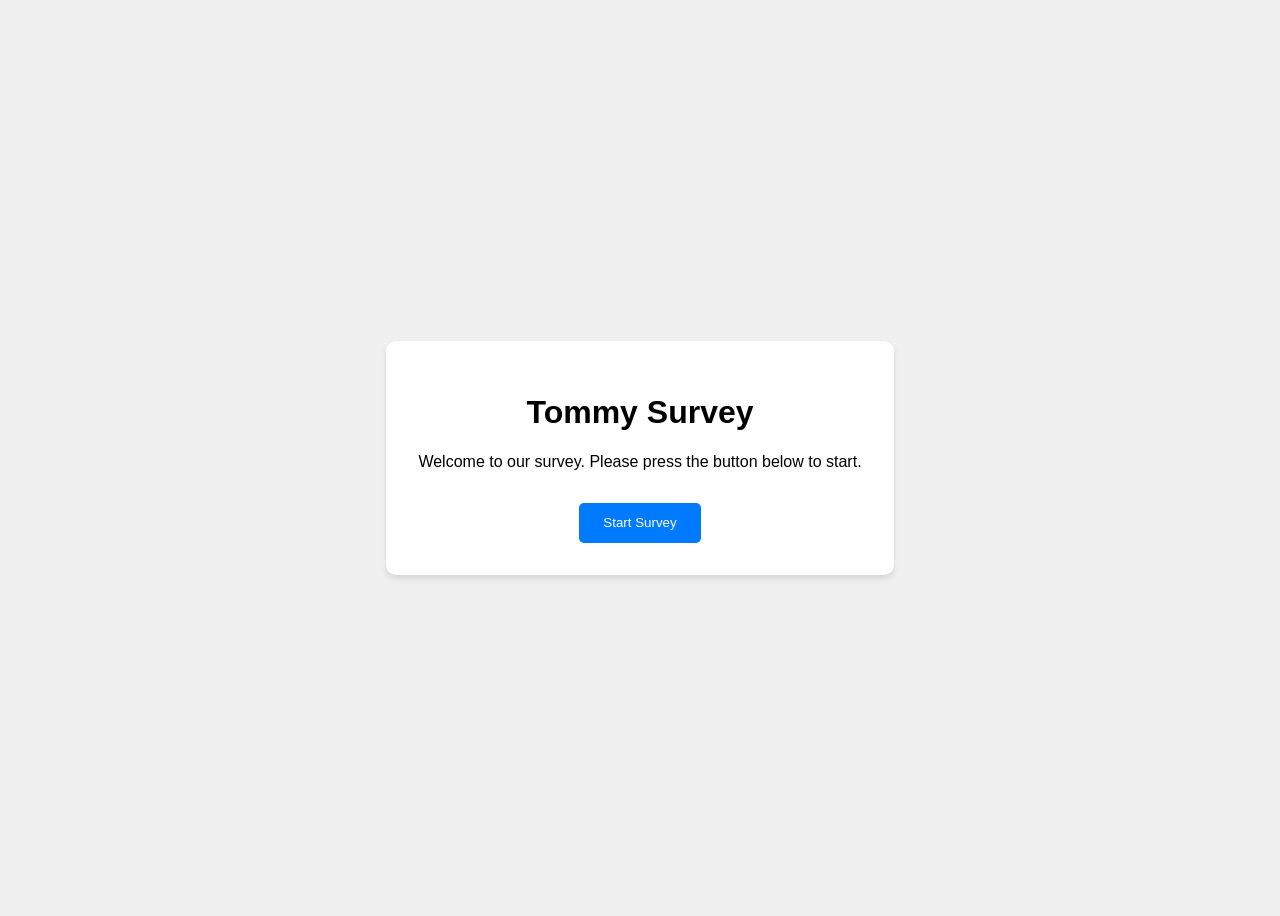
==== index.html @ 3f53f736 "feat: Add initial project structure and styling" ====
<!doctype html>
<html lang="en">
<head>
  <meta charset="UTF-8" />
  <meta name="viewport" content="width=device-width, initial-scale=1.0" />
  <title>Tommy Survey</title>
  <link href='/style.css' rel='stylesheet'>
</head>
<body>
  <main>
    <h1>Tommy Survey</h1>
    <p>Welcome to our survey. Please press the button below to start.</p>
    <button id="start-survey">Start Survey</button>
  </main>
  <script defer type="text/javascript" src="/main.js"></script>
</body>
</html>
---- style.css ----
body {
  font-family: sans-serif;
  display: flex;
  justify-content: center;
  align-items: center;
  min-height: 100vh;
  background-color: #f0f0f0;
}

main {
  text-align: center;
  background: white;
  padding: 2rem;
  border-radius: 10px;
  box-shadow: 0 4px 6px rgba(0, 0, 0, 0.1);
}

button {
  margin-top: 1rem;
  padding: 0.8rem 1.5rem;
  border: none;
  background-color: #007bff;
  color: white;
  border-radius: 5px;
  cursor: pointer;
  transition: background-color 0.3s ease;
}

button:hover {
  background-color: #0056b3;
}
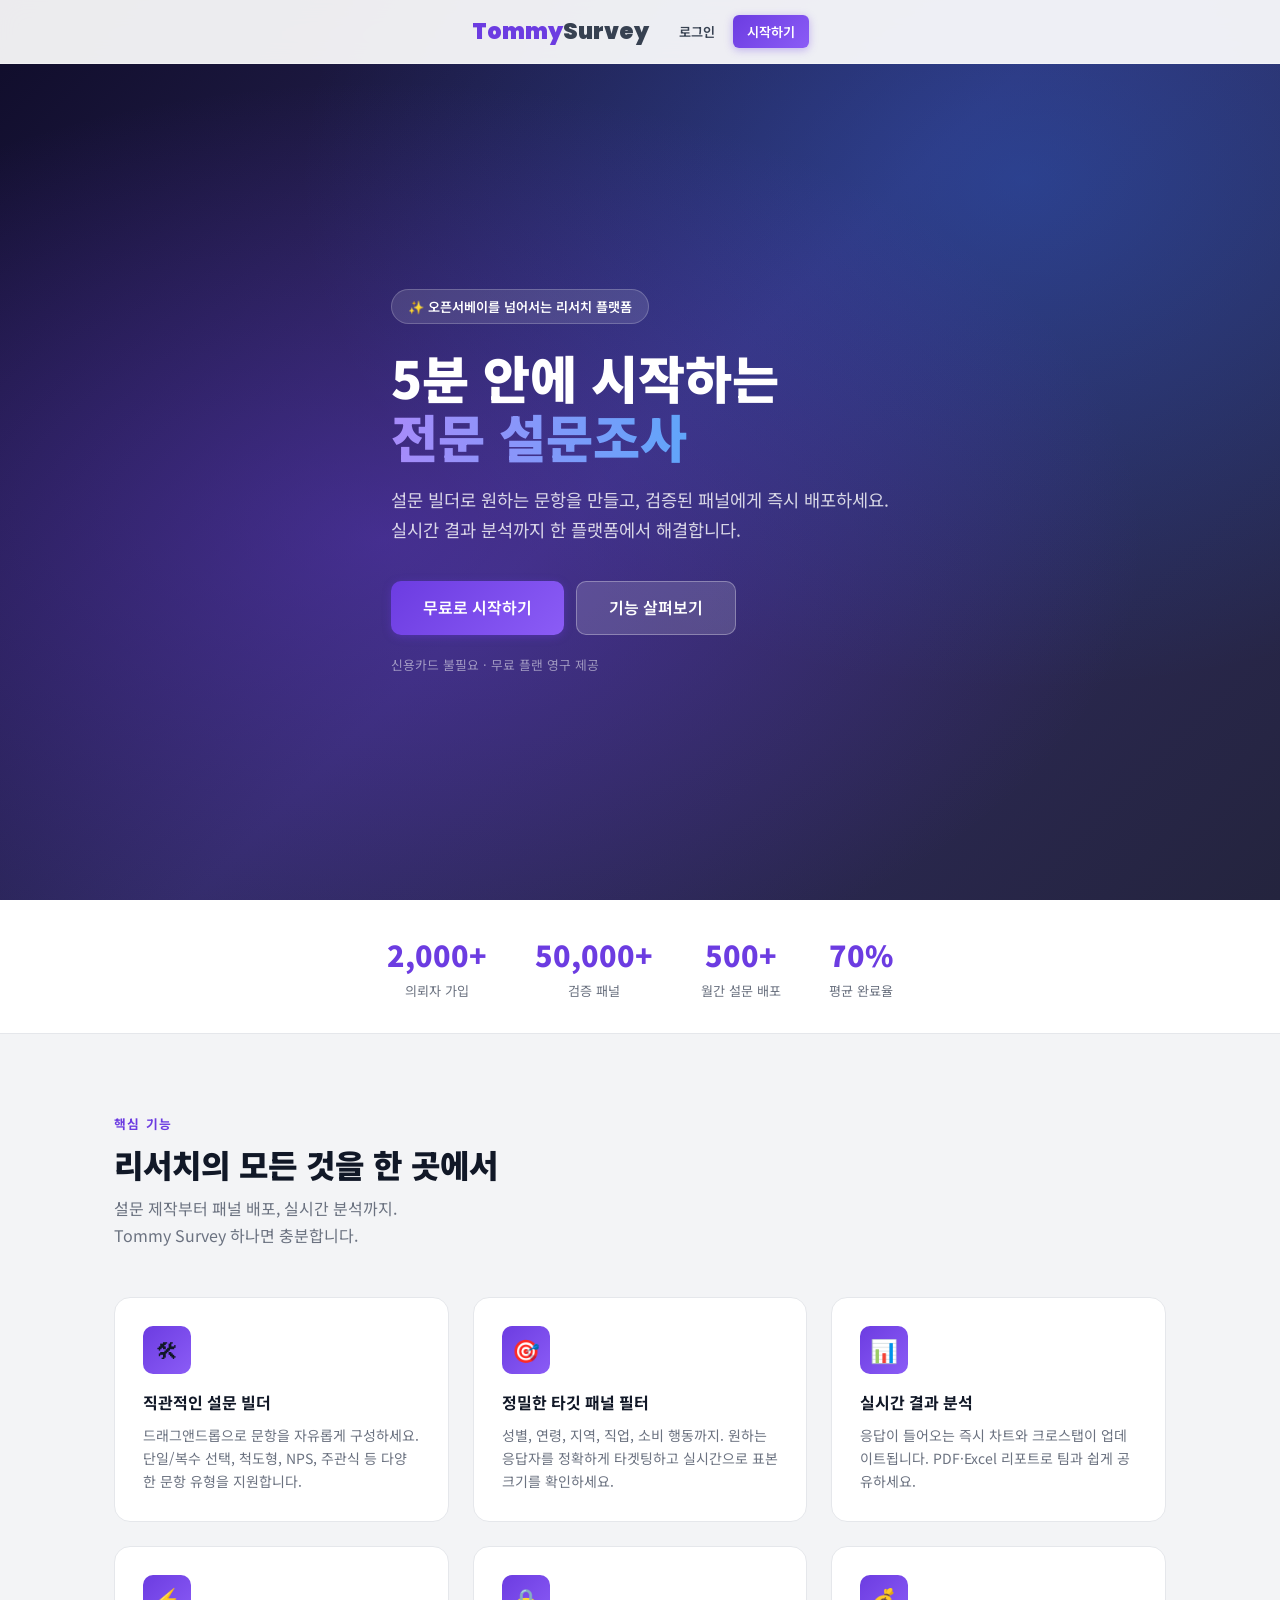
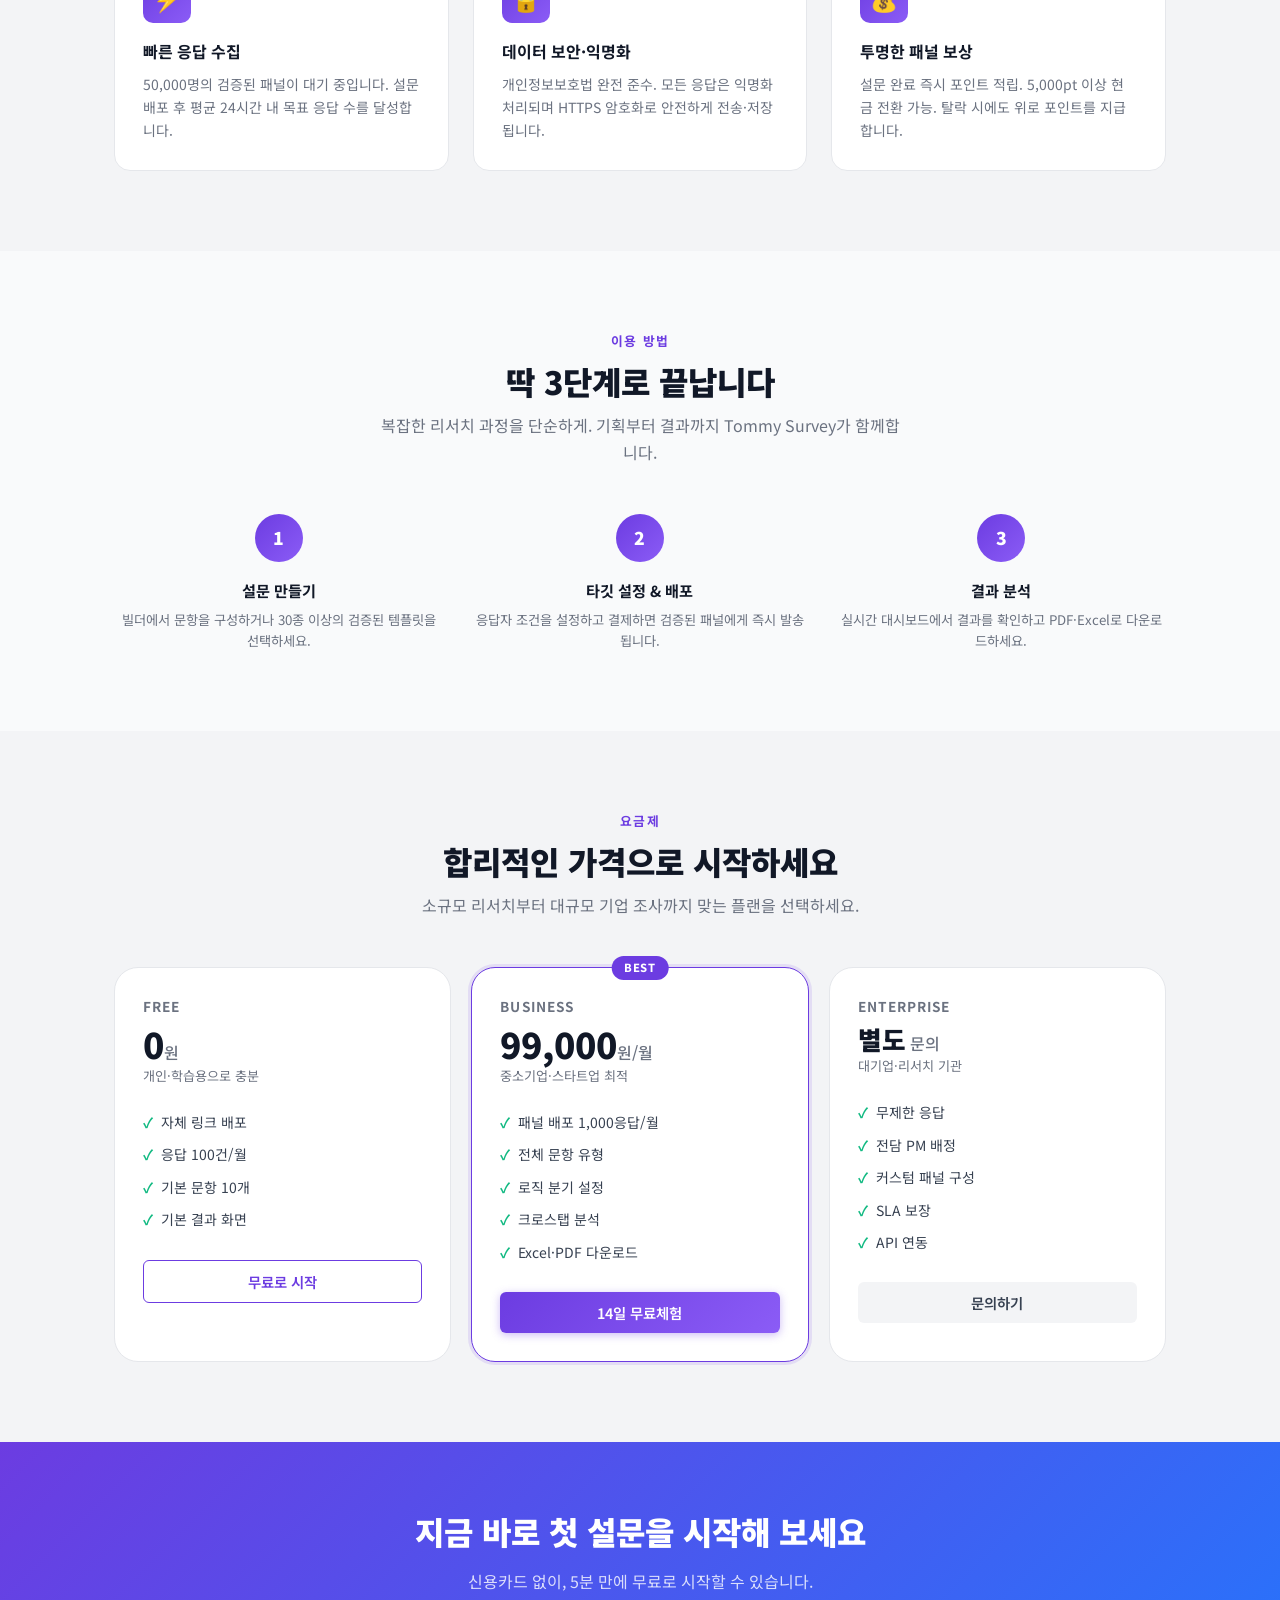
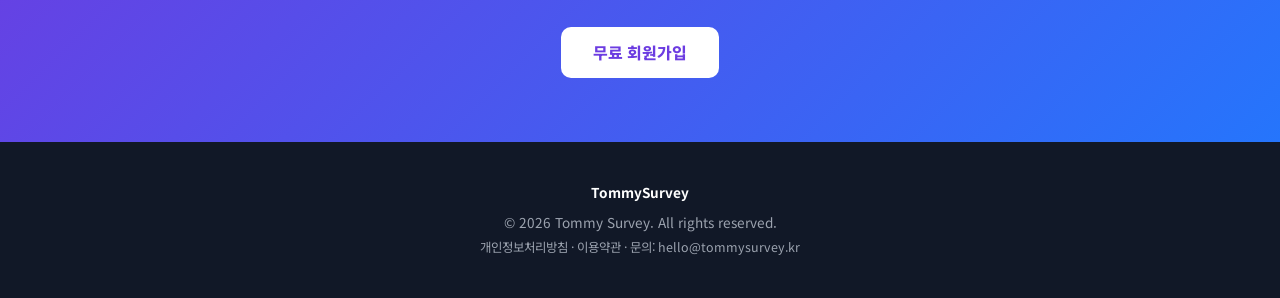
==== commit 0f88a9a4: "feat: Tommy Survey MVP 전체 구현 오픈서베이 유사 설문 플랫폼 기획안 기반 MVP 개발  - index.html: 랜딩 페이지 (히어로, 기능 소개, 요금제, C" ====
--- a/index.html
+++ b/index.html
@@ -1,17 +1,224 @@
 <!doctype html>
-<html lang="en">
+<html lang="ko">
 <head>
   <meta charset="UTF-8" />
   <meta name="viewport" content="width=device-width, initial-scale=1.0" />
-  <title>Tommy Survey</title>
-  <link href='/style.css' rel='stylesheet'>
+  <title>Tommy Survey — 누구나 5분 안에 전문 리서치</title>
+  <link rel="stylesheet" href="/style.css" />
 </head>
 <body>
-  <main>
-    <h1>Tommy Survey</h1>
-    <p>Welcome to our survey. Please press the button below to start.</p>
-    <button id="start-survey">Start Survey</button>
-  </main>
-  <script defer type="text/javascript" src="/main.js"></script>
+
+<!-- ── Navbar ────────────────────────────────────────── -->
+<nav class="landing-nav">
+  <div class="container" style="display:flex;align-items:center;gap:16px;">
+    <a href="/" class="navbar-logo" style="flex:1;">Tommy<span>Survey</span></a>
+    <div id="nav-links"></div>
+  </div>
+</nav>
+
+<!-- ── Hero ──────────────────────────────────────────── -->
+<section class="hero-section">
+  <div class="container">
+    <div class="hero-content">
+      <div class="hero-tag">✨ 오픈서베이를 넘어서는 리서치 플랫폼</div>
+      <h1 class="hero-title">
+        5분 안에 시작하는<br/>
+        <span class="accent">전문 설문조사</span>
+      </h1>
+      <p class="hero-desc">
+        설문 빌더로 원하는 문항을 만들고, 검증된 패널에게 즉시 배포하세요.<br/>
+        실시간 결과 분석까지 한 플랫폼에서 해결합니다.
+      </p>
+      <div class="hero-cta">
+        <a href="/auth.html?tab=register" class="btn btn-primary btn-lg">무료로 시작하기</a>
+        <a href="#features" class="btn btn-lg" style="background:rgba(255,255,255,.15);color:white;border:1.5px solid rgba(255,255,255,.3);">기능 살펴보기</a>
+      </div>
+      <p style="margin-top:20px;font-size:.8rem;opacity:.5;color:white;">신용카드 불필요 · 무료 플랜 영구 제공</p>
+    </div>
+  </div>
+</section>
+
+<!-- ── Social Proof ───────────────────────────────────── -->
+<section style="background:var(--surface);padding:32px 0;border-bottom:1px solid var(--border);">
+  <div class="container">
+    <div style="display:flex;align-items:center;justify-content:center;flex-wrap:wrap;gap:48px;text-align:center;">
+      <div>
+        <div style="font-size:1.8rem;font-weight:900;color:var(--primary);">2,000+</div>
+        <div style="font-size:.82rem;color:var(--text-sub);margin-top:2px;">의뢰자 가입</div>
+      </div>
+      <div>
+        <div style="font-size:1.8rem;font-weight:900;color:var(--primary);">50,000+</div>
+        <div style="font-size:.82rem;color:var(--text-sub);margin-top:2px;">검증 패널</div>
+      </div>
+      <div>
+        <div style="font-size:1.8rem;font-weight:900;color:var(--primary);">500+</div>
+        <div style="font-size:.82rem;color:var(--text-sub);margin-top:2px;">월간 설문 배포</div>
+      </div>
+      <div>
+        <div style="font-size:1.8rem;font-weight:900;color:var(--primary);">70%</div>
+        <div style="font-size:.82rem;color:var(--text-sub);margin-top:2px;">평균 완료율</div>
+      </div>
+    </div>
+  </div>
+</section>
+
+<!-- ── Features ──────────────────────────────────────── -->
+<section class="section" id="features">
+  <div class="container">
+    <div class="section-tag">핵심 기능</div>
+    <h2 class="section-title">리서치의 모든 것을 한 곳에서</h2>
+    <p class="section-desc">설문 제작부터 패널 배포, 실시간 분석까지.<br/>Tommy Survey 하나면 충분합니다.</p>
+
+    <div class="feature-grid">
+      <div class="feature-card">
+        <div class="feature-icon">🛠</div>
+        <div class="feature-title">직관적인 설문 빌더</div>
+        <p class="feature-desc">드래그앤드롭으로 문항을 자유롭게 구성하세요. 단일/복수 선택, 척도형, NPS, 주관식 등 다양한 문항 유형을 지원합니다.</p>
+      </div>
+      <div class="feature-card">
+        <div class="feature-icon">🎯</div>
+        <div class="feature-title">정밀한 타깃 패널 필터</div>
+        <p class="feature-desc">성별, 연령, 지역, 직업, 소비 행동까지. 원하는 응답자를 정확하게 타겟팅하고 실시간으로 표본 크기를 확인하세요.</p>
+      </div>
+      <div class="feature-card">
+        <div class="feature-icon">📊</div>
+        <div class="feature-title">실시간 결과 분석</div>
+        <p class="feature-desc">응답이 들어오는 즉시 차트와 크로스탭이 업데이트됩니다. PDF·Excel 리포트로 팀과 쉽게 공유하세요.</p>
+      </div>
+      <div class="feature-card">
+        <div class="feature-icon">⚡</div>
+        <div class="feature-title">빠른 응답 수집</div>
+        <p class="feature-desc">50,000명의 검증된 패널이 대기 중입니다. 설문 배포 후 평균 24시간 내 목표 응답 수를 달성합니다.</p>
+      </div>
+      <div class="feature-card">
+        <div class="feature-icon">🔒</div>
+        <div class="feature-title">데이터 보안·익명화</div>
+        <p class="feature-desc">개인정보보호법 완전 준수. 모든 응답은 익명화 처리되며 HTTPS 암호화로 안전하게 전송·저장됩니다.</p>
+      </div>
+      <div class="feature-card">
+        <div class="feature-icon">💰</div>
+        <div class="feature-title">투명한 패널 보상</div>
+        <p class="feature-desc">설문 완료 즉시 포인트 적립. 5,000pt 이상 현금 전환 가능. 탈락 시에도 위로 포인트를 지급합니다.</p>
+      </div>
+    </div>
+  </div>
+</section>
+
+<!-- ── How it works ───────────────────────────────────── -->
+<section class="section" style="background:var(--gray-50);" id="how">
+  <div class="container">
+    <div class="section-center">
+      <div class="section-tag">이용 방법</div>
+      <h2 class="section-title">딱 3단계로 끝납니다</h2>
+      <p class="section-desc">복잡한 리서치 과정을 단순하게. 기획부터 결과까지 Tommy Survey가 함께합니다.</p>
+    </div>
+    <div class="steps">
+      <div class="step">
+        <div class="step-num">1</div>
+        <div class="step-title">설문 만들기</div>
+        <p class="step-desc">빌더에서 문항을 구성하거나 30종 이상의 검증된 템플릿을 선택하세요.</p>
+      </div>
+      <div class="step">
+        <div class="step-num">2</div>
+        <div class="step-title">타깃 설정 & 배포</div>
+        <p class="step-desc">응답자 조건을 설정하고 결제하면 검증된 패널에게 즉시 발송됩니다.</p>
+      </div>
+      <div class="step">
+        <div class="step-num">3</div>
+        <div class="step-title">결과 분석</div>
+        <p class="step-desc">실시간 대시보드에서 결과를 확인하고 PDF·Excel로 다운로드하세요.</p>
+      </div>
+    </div>
+  </div>
+</section>
+
+<!-- ── Pricing ────────────────────────────────────────── -->
+<section class="section" id="pricing">
+  <div class="container">
+    <div class="section-center">
+      <div class="section-tag">요금제</div>
+      <h2 class="section-title">합리적인 가격으로 시작하세요</h2>
+      <p class="section-desc">소규모 리서치부터 대규모 기업 조사까지 맞는 플랜을 선택하세요.</p>
+    </div>
+    <div class="pricing-grid">
+      <div class="pricing-card">
+        <div class="pricing-name">Free</div>
+        <div class="pricing-price">0<span>원</span></div>
+        <div class="pricing-desc">개인·학습용으로 충분</div>
+        <div class="pricing-features">
+          <div class="pricing-feature">자체 링크 배포</div>
+          <div class="pricing-feature">응답 100건/월</div>
+          <div class="pricing-feature">기본 문항 10개</div>
+          <div class="pricing-feature">기본 결과 화면</div>
+        </div>
+        <a href="/auth.html?tab=register" class="btn btn-outline btn-block">무료로 시작</a>
+      </div>
+      <div class="pricing-card featured">
+        <div class="pricing-name">Business</div>
+        <div class="pricing-price">99,000<span>원/월</span></div>
+        <div class="pricing-desc">중소기업·스타트업 최적</div>
+        <div class="pricing-features">
+          <div class="pricing-feature">패널 배포 1,000응답/월</div>
+          <div class="pricing-feature">전체 문항 유형</div>
+          <div class="pricing-feature">로직 분기 설정</div>
+          <div class="pricing-feature">크로스탭 분석</div>
+          <div class="pricing-feature">Excel·PDF 다운로드</div>
+        </div>
+        <a href="/auth.html?tab=register" class="btn btn-primary btn-block">14일 무료체험</a>
+      </div>
+      <div class="pricing-card">
+        <div class="pricing-name">Enterprise</div>
+        <div class="pricing-price" style="font-size:1.6rem;">별도<span> 문의</span></div>
+        <div class="pricing-desc">대기업·리서치 기관</div>
+        <div class="pricing-features">
+          <div class="pricing-feature">무제한 응답</div>
+          <div class="pricing-feature">전담 PM 배정</div>
+          <div class="pricing-feature">커스텀 패널 구성</div>
+          <div class="pricing-feature">SLA 보장</div>
+          <div class="pricing-feature">API 연동</div>
+        </div>
+        <a href="mailto:biz@tommysurvey.kr" class="btn btn-secondary btn-block">문의하기</a>
+      </div>
+    </div>
+  </div>
+</section>
+
+<!-- ── CTA Banner ─────────────────────────────────────── -->
+<section style="background:linear-gradient(135deg,var(--primary),var(--secondary));padding:64px 0;">
+  <div class="container" style="text-align:center;color:white;">
+    <h2 style="font-size:2rem;font-weight:900;margin-bottom:12px;">지금 바로 첫 설문을 시작해 보세요</h2>
+    <p style="opacity:.8;font-size:1rem;margin-bottom:32px;">신용카드 없이, 5분 만에 무료로 시작할 수 있습니다.</p>
+    <a href="/auth.html?tab=register" class="btn btn-lg" style="background:white;color:var(--primary);font-weight:800;">무료 회원가입</a>
+  </div>
+</section>
+
+<!-- ── Footer ─────────────────────────────────────────── -->
+<footer class="landing-footer">
+  <div class="container">
+    <strong>TommySurvey</strong>
+    <p style="margin-top:8px;">© 2026 Tommy Survey. All rights reserved.</p>
+    <p style="margin-top:4px;font-size:.78rem;">개인정보처리방침 · 이용약관 · 문의: hello@tommysurvey.kr</p>
+  </div>
+</footer>
+
+<div id="toast-container"></div>
+<script src="/main.js"></script>
+<script>
+document.addEventListener('DOMContentLoaded', () => {
+  const user = currentUser();
+  const navLinks = document.getElementById('nav-links');
+  if (user) {
+    const dest = user.role === 'creator' ? '/dashboard.html' : '/panel.html';
+    navLinks.innerHTML = `
+      <a href="${dest}" class="btn btn-primary btn-sm">내 대시보드</a>
+    `;
+  } else {
+    navLinks.innerHTML = `
+      <a href="/auth.html" class="btn btn-ghost btn-sm" style="color:var(--gray-700);">로그인</a>
+      <a href="/auth.html?tab=register" class="btn btn-primary btn-sm">시작하기</a>
+    `;
+  }
+});
+</script>
 </body>
-</html>+</html>
--- a/style.css
+++ b/style.css
@@ -1,31 +1,445 @@
-body {
-  font-family: sans-serif;
-  display: flex;
-  justify-content: center;
-  align-items: center;
-  min-height: 100vh;
-  background-color: #f0f0f0;
-}
-
-main {
-  text-align: center;
-  background: white;
-  padding: 2rem;
-  border-radius: 10px;
-  box-shadow: 0 4px 6px rgba(0, 0, 0, 0.1);
-}
-
-button {
-  margin-top: 1rem;
-  padding: 0.8rem 1.5rem;
-  border: none;
-  background-color: #007bff;
-  color: white;
-  border-radius: 5px;
-  cursor: pointer;
-  transition: background-color 0.3s ease;
-}
-
-button:hover {
-  background-color: #0056b3;
-}+@import url('https://fonts.googleapis.com/css2?family=Noto+Sans+KR:wght@400;500;700;900&family=Poppins:wght@700;900&display=swap');
+
+/* ─── CSS Variables ─────────────────────────────────── */
+:root {
+  --primary:       #6C3CE1;
+  --primary-light: #8B5CF6;
+  --primary-dark:  #4C1D95;
+  --secondary:     #2575fc;
+  --success:       #10B981;
+  --warning:       #F59E0B;
+  --danger:        #EF4444;
+  --info:          #3B82F6;
+
+  --gray-50:  #F9FAFB;
+  --gray-100: #F3F4F6;
+  --gray-200: #E5E7EB;
+  --gray-300: #D1D5DB;
+  --gray-400: #9CA3AF;
+  --gray-500: #6B7280;
+  --gray-600: #4B5563;
+  --gray-700: #374151;
+  --gray-900: #111827;
+
+  --bg:       #F3F4F6;
+  --surface:  #FFFFFF;
+  --text:     #111827;
+  --text-sub: #6B7280;
+  --border:   #E5E7EB;
+
+  --radius-sm: 6px;
+  --radius:    10px;
+  --radius-lg: 16px;
+  --radius-xl: 24px;
+  --shadow-sm: 0 1px 3px rgba(0,0,0,.08), 0 1px 2px rgba(0,0,0,.06);
+  --shadow:    0 4px 16px rgba(0,0,0,.10);
+  --shadow-lg: 0 10px 40px rgba(0,0,0,.14);
+
+  --font:      'Noto Sans KR', sans-serif;
+  --font-logo: 'Poppins', sans-serif;
+  --nav-h:     64px;
+}
+
+/* ─── Reset ─────────────────────────────────────────── */
+*, *::before, *::after { box-sizing: border-box; margin: 0; padding: 0; }
+html { font-size: 16px; scroll-behavior: smooth; }
+body { font-family: var(--font); background: var(--bg); color: var(--text); line-height: 1.6; -webkit-font-smoothing: antialiased; }
+a { color: inherit; text-decoration: none; }
+img { max-width: 100%; display: block; }
+button, input, select, textarea { font-family: inherit; font-size: inherit; }
+ul, ol { list-style: none; }
+
+/* ─── Layout ─────────────────────────────────────────── */
+.container { max-width: 1100px; margin: 0 auto; padding: 0 24px; }
+.container-sm { max-width: 720px; margin: 0 auto; padding: 0 24px; }
+.page-content { padding-top: calc(var(--nav-h) + 32px); padding-bottom: 60px; }
+
+/* ─── Navbar ─────────────────────────────────────────── */
+.navbar {
+  position: fixed; top: 0; left: 0; right: 0; z-index: 100;
+  height: var(--nav-h);
+  background: var(--surface);
+  border-bottom: 1px solid var(--border);
+  display: flex; align-items: center;
+  box-shadow: var(--shadow-sm);
+}
+.navbar .container { display: flex; align-items: center; gap: 16px; width: 100%; max-width: 1100px; }
+.navbar-logo { font-family: var(--font-logo); font-size: 1.4rem; font-weight: 900; color: var(--primary); flex: 1; }
+.navbar-logo span { color: var(--gray-700); }
+.navbar-links { display: flex; align-items: center; gap: 8px; }
+.navbar-user { display: flex; align-items: center; gap: 12px; }
+.avatar {
+  width: 36px; height: 36px; border-radius: 50%;
+  background: linear-gradient(135deg, var(--primary), var(--secondary));
+  color: white; font-weight: 700; font-size: .85rem;
+  display: flex; align-items: center; justify-content: center;
+  cursor: pointer; flex-shrink: 0;
+}
+.navbar-username { font-size: .9rem; font-weight: 500; color: var(--gray-700); }
+
+/* ─── Buttons ────────────────────────────────────────── */
+.btn {
+  display: inline-flex; align-items: center; justify-content: center; gap: 6px;
+  padding: 9px 20px; border-radius: var(--radius-sm); font-weight: 600;
+  font-size: .9rem; cursor: pointer; border: none; transition: all .2s;
+  white-space: nowrap; text-decoration: none;
+}
+.btn:disabled { opacity: .5; cursor: not-allowed; }
+.btn-primary {
+  background: linear-gradient(135deg, var(--primary), var(--primary-light));
+  color: white; box-shadow: 0 2px 8px rgba(108,60,225,.35);
+}
+.btn-primary:hover:not(:disabled) { box-shadow: 0 4px 16px rgba(108,60,225,.45); transform: translateY(-1px); }
+.btn-secondary { background: var(--gray-100); color: var(--gray-700); }
+.btn-secondary:hover:not(:disabled) { background: var(--gray-200); }
+.btn-outline { background: transparent; color: var(--primary); border: 1.5px solid var(--primary); }
+.btn-outline:hover:not(:disabled) { background: var(--primary); color: white; }
+.btn-ghost { background: transparent; color: var(--gray-600); }
+.btn-ghost:hover:not(:disabled) { background: var(--gray-100); }
+.btn-danger { background: var(--danger); color: white; }
+.btn-danger:hover:not(:disabled) { background: #DC2626; }
+.btn-success { background: var(--success); color: white; }
+.btn-success:hover:not(:disabled) { background: #059669; }
+.btn-sm { padding: 6px 14px; font-size: .82rem; }
+.btn-lg { padding: 13px 32px; font-size: 1rem; border-radius: var(--radius); }
+.btn-block { width: 100%; }
+.btn-icon { padding: 8px; border-radius: var(--radius-sm); min-width: 36px; }
+
+/* ─── Cards ──────────────────────────────────────────── */
+.card {
+  background: var(--surface); border-radius: var(--radius-lg);
+  box-shadow: var(--shadow-sm); border: 1px solid var(--border);
+  padding: 24px;
+}
+.card-header { display: flex; align-items: center; justify-content: space-between; margin-bottom: 20px; }
+.card-title { font-size: 1rem; font-weight: 700; color: var(--gray-900); }
+
+/* ─── Stats Grid ─────────────────────────────────────── */
+.stats-grid { display: grid; grid-template-columns: repeat(auto-fit, minmax(180px, 1fr)); gap: 16px; margin-bottom: 28px; }
+.stat-card { background: var(--surface); border-radius: var(--radius-lg); padding: 20px 24px; border: 1px solid var(--border); box-shadow: var(--shadow-sm); }
+.stat-label { font-size: .8rem; color: var(--text-sub); font-weight: 500; margin-bottom: 6px; text-transform: uppercase; letter-spacing: .05em; }
+.stat-value { font-size: 2rem; font-weight: 900; color: var(--gray-900); line-height: 1; }
+.stat-value.primary { color: var(--primary); }
+.stat-value.success { color: var(--success); }
+.stat-sub { font-size: .78rem; color: var(--text-sub); margin-top: 4px; }
+
+/* ─── Badges ─────────────────────────────────────────── */
+.badge {
+  display: inline-flex; align-items: center; gap: 4px;
+  padding: 3px 10px; border-radius: 999px; font-size: .75rem; font-weight: 600;
+}
+.badge::before { content: ''; width: 6px; height: 6px; border-radius: 50%; background: currentColor; display: inline-block; }
+.badge-active    { background: #D1FAE5; color: #065F46; }
+.badge-draft     { background: #F3F4F6; color: #6B7280; }
+.badge-closed    { background: #E0E7FF; color: #3730A3; }
+.badge-panel     { background: #FEF3C7; color: #92400E; }
+.badge-creator   { background: #EDE9FE; color: #5B21B6; }
+
+/* ─── Forms ──────────────────────────────────────────── */
+.form-group { margin-bottom: 18px; }
+.form-label { display: block; font-size: .875rem; font-weight: 600; color: var(--gray-700); margin-bottom: 6px; }
+.form-input, .form-select, .form-textarea {
+  display: block; width: 100%; padding: 10px 14px;
+  border: 1.5px solid var(--border); border-radius: var(--radius-sm);
+  background: var(--surface); color: var(--text);
+  transition: border-color .2s, box-shadow .2s; font-size: .9rem;
+}
+.form-input:focus, .form-select:focus, .form-textarea:focus {
+  outline: none; border-color: var(--primary);
+  box-shadow: 0 0 0 3px rgba(108,60,225,.15);
+}
+.form-textarea { resize: vertical; min-height: 80px; }
+.form-hint { font-size: .8rem; color: var(--text-sub); margin-top: 4px; }
+.form-error { font-size: .8rem; color: var(--danger); margin-top: 4px; }
+
+/* ─── Toggle / Checkbox ──────────────────────────────── */
+.toggle-group { display: flex; align-items: center; gap: 10px; }
+.toggle { position: relative; width: 40px; height: 22px; flex-shrink: 0; }
+.toggle input { opacity: 0; width: 0; height: 0; position: absolute; }
+.toggle-slider {
+  position: absolute; inset: 0; background: var(--gray-300); border-radius: 999px;
+  transition: .2s; cursor: pointer;
+}
+.toggle-slider::before {
+  content: ''; position: absolute; width: 16px; height: 16px; border-radius: 50%;
+  background: white; top: 3px; left: 3px; transition: .2s;
+  box-shadow: 0 1px 3px rgba(0,0,0,.2);
+}
+.toggle input:checked + .toggle-slider { background: var(--primary); }
+.toggle input:checked + .toggle-slider::before { transform: translateX(18px); }
+
+/* ─── Table ──────────────────────────────────────────── */
+.table-wrap { overflow-x: auto; border-radius: var(--radius-lg); border: 1px solid var(--border); }
+table { width: 100%; border-collapse: collapse; background: var(--surface); }
+thead th {
+  padding: 12px 16px; text-align: left;
+  font-size: .78rem; font-weight: 700; text-transform: uppercase; letter-spacing: .05em;
+  color: var(--text-sub); background: var(--gray-50);
+  border-bottom: 1px solid var(--border);
+}
+tbody td { padding: 14px 16px; border-bottom: 1px solid var(--gray-100); font-size: .9rem; vertical-align: middle; }
+tbody tr:last-child td { border-bottom: none; }
+tbody tr:hover td { background: var(--gray-50); }
+
+/* ─── Page Header ────────────────────────────────────── */
+.page-header { margin-bottom: 28px; }
+.page-header h1 { font-size: 1.6rem; font-weight: 900; color: var(--gray-900); }
+.page-header p { font-size: .9rem; color: var(--text-sub); margin-top: 4px; }
+.page-header-row { display: flex; align-items: flex-end; justify-content: space-between; flex-wrap: wrap; gap: 12px; }
+
+/* ─── Empty State ────────────────────────────────────── */
+.empty-state { text-align: center; padding: 60px 24px; color: var(--text-sub); }
+.empty-state .empty-icon { font-size: 3rem; margin-bottom: 12px; opacity: .4; }
+.empty-state h3 { font-size: 1.1rem; font-weight: 700; color: var(--gray-700); margin-bottom: 6px; }
+.empty-state p  { font-size: .9rem; }
+
+/* ─── Modal ──────────────────────────────────────────── */
+.modal-backdrop {
+  position: fixed; inset: 0; background: rgba(0,0,0,.45);
+  display: flex; align-items: center; justify-content: center;
+  z-index: 1000; padding: 24px; opacity: 0; pointer-events: none; transition: opacity .2s;
+}
+.modal-backdrop.open { opacity: 1; pointer-events: all; }
+.modal {
+  background: var(--surface); border-radius: var(--radius-xl);
+  max-width: 520px; width: 100%; padding: 32px;
+  box-shadow: var(--shadow-lg); transform: translateY(16px); transition: transform .2s;
+}
+.modal-backdrop.open .modal { transform: translateY(0); }
+.modal-header { display: flex; align-items: center; justify-content: space-between; margin-bottom: 20px; }
+.modal-title { font-size: 1.1rem; font-weight: 800; color: var(--gray-900); }
+.modal-close { background: none; border: none; cursor: pointer; color: var(--gray-400); font-size: 1.4rem; line-height: 1; padding: 0; }
+.modal-close:hover { color: var(--gray-700); }
+.modal-footer { display: flex; gap: 10px; justify-content: flex-end; margin-top: 24px; }
+
+/* ─── Toast ──────────────────────────────────────────── */
+#toast-container { position: fixed; bottom: 24px; right: 24px; z-index: 2000; display: flex; flex-direction: column; gap: 8px; }
+.toast {
+  padding: 12px 18px; border-radius: var(--radius); background: var(--gray-900); color: white;
+  font-size: .875rem; font-weight: 500; box-shadow: var(--shadow-lg);
+  animation: toastIn .2s ease; min-width: 220px;
+}
+.toast.success { background: var(--success); }
+.toast.error   { background: var(--danger); }
+.toast.warning { background: var(--warning); color: var(--gray-900); }
+@keyframes toastIn { from { opacity:0; transform: translateY(12px); } to { opacity:1; transform: translateY(0); } }
+
+/* ─── Divider / Chip ─────────────────────────────────── */
+.divider { border: none; border-top: 1px solid var(--border); margin: 24px 0; }
+.chip {
+  display: inline-flex; align-items: center; gap: 6px;
+  padding: 4px 12px; background: var(--gray-100); border-radius: 999px;
+  font-size: .8rem; font-weight: 500; color: var(--gray-600);
+}
+
+/* ─── Survey Progress Bar ────────────────────────────── */
+.progress-bar-wrap { height: 6px; background: var(--gray-200); border-radius: 999px; overflow: hidden; margin-bottom: 32px; }
+.progress-bar { height: 100%; background: linear-gradient(90deg, var(--primary), var(--primary-light)); border-radius: 999px; transition: width .3s ease; }
+
+/* ─── Question Card (Builder / Survey) ──────────────── */
+.q-card {
+  background: var(--surface); border: 1.5px solid var(--border);
+  border-radius: var(--radius-lg); padding: 20px; margin-bottom: 12px;
+  cursor: pointer; transition: border-color .15s, box-shadow .15s;
+  position: relative;
+}
+.q-card:hover { border-color: var(--primary-light); }
+.q-card.active { border-color: var(--primary); box-shadow: 0 0 0 3px rgba(108,60,225,.12); }
+.q-card-num {
+  position: absolute; top: 20px; left: 20px;
+  width: 24px; height: 24px; background: var(--primary); color: white;
+  border-radius: 50%; font-size: .72rem; font-weight: 700;
+  display: flex; align-items: center; justify-content: center;
+}
+.q-card-content { padding-left: 36px; }
+.q-card-text { font-size: .95rem; font-weight: 600; color: var(--gray-800); }
+.q-card-type { font-size: .78rem; color: var(--text-sub); margin-top: 2px; }
+.q-card-actions { display: flex; gap: 4px; margin-left: auto; }
+
+/* ─── Option Rows ────────────────────────────────────── */
+.option-row { display: flex; align-items: center; gap: 8px; margin-bottom: 8px; }
+.option-row input[type=text] { flex: 1; }
+.option-icon { width: 18px; height: 18px; border: 2px solid var(--gray-300); border-radius: 3px; flex-shrink: 0; }
+.option-icon.circle { border-radius: 50%; }
+
+/* ─── Scale / NPS ────────────────────────────────────── */
+.scale-group { display: flex; gap: 8px; flex-wrap: wrap; }
+.scale-btn {
+  width: 44px; height: 44px; border-radius: var(--radius-sm);
+  border: 1.5px solid var(--border); background: var(--surface);
+  font-weight: 600; cursor: pointer; transition: all .15s;
+}
+.scale-btn:hover, .scale-btn.selected { background: var(--primary); color: white; border-color: var(--primary); }
+.scale-labels { display: flex; justify-content: space-between; font-size: .75rem; color: var(--text-sub); margin-top: 6px; }
+
+/* ─── Landing Page ───────────────────────────────────── */
+.landing-nav {
+  position: fixed; top: 0; left: 0; right: 0; z-index: 100;
+  height: var(--nav-h); display: flex; align-items: center;
+  background: rgba(255,255,255,.92); backdrop-filter: blur(12px);
+  border-bottom: 1px solid rgba(255,255,255,.3);
+}
+.hero-section {
+  min-height: 100vh; display: flex; align-items: center;
+  background: linear-gradient(135deg, #0f0c29, #302b63, #24243e);
+  position: relative; overflow: hidden; padding-top: var(--nav-h);
+}
+.hero-section::before {
+  content: ''; position: absolute; inset: 0;
+  background: radial-gradient(ellipse at 30% 60%, rgba(108,60,225,.4) 0%, transparent 60%),
+              radial-gradient(ellipse at 80% 20%, rgba(37,117,252,.3) 0%, transparent 50%);
+}
+.hero-content { position: relative; z-index: 1; color: white; max-width: 640px; }
+.hero-tag { display: inline-flex; align-items: center; gap: 8px; background: rgba(255,255,255,.12); border: 1px solid rgba(255,255,255,.2); border-radius: 999px; padding: 6px 16px; font-size: .82rem; font-weight: 600; margin-bottom: 24px; }
+.hero-title { font-size: 3.2rem; font-weight: 900; line-height: 1.15; margin-bottom: 20px; }
+.hero-title .accent { background: linear-gradient(90deg, #a78bfa, #60a5fa); -webkit-background-clip: text; -webkit-text-fill-color: transparent; background-clip: text; }
+.hero-desc { font-size: 1.1rem; opacity: .8; margin-bottom: 36px; line-height: 1.7; }
+.hero-cta { display: flex; gap: 12px; flex-wrap: wrap; }
+.hero-visual { position: absolute; right: -40px; top: 50%; transform: translateY(-50%); width: 520px; opacity: .15; pointer-events: none; }
+
+.section { padding: 80px 0; }
+.section-tag { font-size: .8rem; font-weight: 700; text-transform: uppercase; letter-spacing: .1em; color: var(--primary); margin-bottom: 10px; }
+.section-title { font-size: 2rem; font-weight: 900; color: var(--gray-900); margin-bottom: 12px; line-height: 1.2; }
+.section-desc { font-size: 1rem; color: var(--text-sub); max-width: 520px; line-height: 1.7; }
+.section-center { text-align: center; }
+.section-center .section-desc { margin: 0 auto 40px; }
+
+.feature-grid { display: grid; grid-template-columns: repeat(auto-fit, minmax(280px, 1fr)); gap: 24px; margin-top: 48px; }
+.feature-card { background: var(--surface); border-radius: var(--radius-lg); padding: 28px; border: 1px solid var(--border); transition: box-shadow .2s, transform .2s; }
+.feature-card:hover { box-shadow: var(--shadow); transform: translateY(-2px); }
+.feature-icon { width: 48px; height: 48px; border-radius: var(--radius); background: linear-gradient(135deg, var(--primary), var(--primary-light)); display: flex; align-items: center; justify-content: center; font-size: 1.4rem; margin-bottom: 16px; }
+.feature-title { font-size: 1rem; font-weight: 700; margin-bottom: 8px; }
+.feature-desc { font-size: .875rem; color: var(--text-sub); line-height: 1.65; }
+
+.steps { display: grid; grid-template-columns: repeat(auto-fit, minmax(200px, 1fr)); gap: 32px; margin-top: 48px; position: relative; }
+.step { text-align: center; }
+.step-num { width: 48px; height: 48px; border-radius: 50%; background: linear-gradient(135deg, var(--primary), var(--primary-light)); color: white; font-size: 1.1rem; font-weight: 900; display: flex; align-items: center; justify-content: center; margin: 0 auto 16px; }
+.step-title { font-size: .95rem; font-weight: 700; margin-bottom: 6px; }
+.step-desc { font-size: .83rem; color: var(--text-sub); line-height: 1.6; }
+
+.pricing-grid { display: grid; grid-template-columns: repeat(auto-fit, minmax(240px, 1fr)); gap: 20px; margin-top: 48px; }
+.pricing-card { background: var(--surface); border: 1.5px solid var(--border); border-radius: var(--radius-xl); padding: 28px; transition: box-shadow .2s; }
+.pricing-card.featured { border-color: var(--primary); box-shadow: 0 0 0 3px rgba(108,60,225,.12); position: relative; }
+.pricing-card.featured::before { content: 'BEST'; position: absolute; top: -12px; left: 50%; transform: translateX(-50%); background: var(--primary); color: white; font-size: .7rem; font-weight: 800; padding: 3px 12px; border-radius: 999px; letter-spacing: .08em; }
+.pricing-name { font-size: .85rem; font-weight: 700; color: var(--text-sub); text-transform: uppercase; letter-spacing: .08em; margin-bottom: 8px; }
+.pricing-price { font-size: 2.2rem; font-weight: 900; color: var(--gray-900); line-height: 1; margin-bottom: 4px; }
+.pricing-price span { font-size: 1rem; font-weight: 500; color: var(--text-sub); }
+.pricing-desc { font-size: .82rem; color: var(--text-sub); margin-bottom: 20px; }
+.pricing-features { margin-bottom: 24px; }
+.pricing-feature { display: flex; align-items: center; gap: 8px; font-size: .875rem; color: var(--gray-700); padding: 5px 0; }
+.pricing-feature::before { content: '✓'; color: var(--success); font-weight: 700; flex-shrink: 0; }
+
+.landing-footer { background: var(--gray-900); color: var(--gray-400); padding: 40px 0; text-align: center; font-size: .85rem; }
+.landing-footer strong { color: white; }
+
+/* ─── Auth Page ──────────────────────────────────────── */
+.auth-page { min-height: 100vh; display: flex; align-items: center; justify-content: center; background: linear-gradient(135deg, #f0f0ff, #e0e7ff); padding: 24px; }
+.auth-card { background: var(--surface); border-radius: var(--radius-xl); padding: 40px; max-width: 440px; width: 100%; box-shadow: var(--shadow-lg); }
+.auth-logo { font-family: var(--font-logo); font-size: 1.6rem; font-weight: 900; color: var(--primary); text-align: center; margin-bottom: 28px; }
+.auth-tabs { display: flex; background: var(--gray-100); border-radius: var(--radius-sm); padding: 4px; margin-bottom: 24px; }
+.auth-tab { flex: 1; text-align: center; padding: 8px; border-radius: var(--radius-sm); font-size: .875rem; font-weight: 600; cursor: pointer; color: var(--text-sub); transition: all .15s; border: none; background: none; }
+.auth-tab.active { background: var(--surface); color: var(--primary); box-shadow: var(--shadow-sm); }
+.role-select { display: grid; grid-template-columns: 1fr 1fr; gap: 10px; margin-bottom: 20px; }
+.role-btn { padding: 14px; border: 1.5px solid var(--border); border-radius: var(--radius); background: var(--surface); cursor: pointer; text-align: center; transition: all .15s; }
+.role-btn .role-icon { font-size: 1.6rem; margin-bottom: 6px; }
+.role-btn .role-name { font-size: .85rem; font-weight: 700; color: var(--gray-700); }
+.role-btn .role-desc { font-size: .75rem; color: var(--text-sub); margin-top: 2px; }
+.role-btn.active { border-color: var(--primary); background: #F5F0FF; }
+.auth-divider { text-align: center; position: relative; margin: 20px 0; }
+.auth-divider::before { content: ''; position: absolute; top: 50%; left: 0; right: 0; height: 1px; background: var(--border); }
+.auth-divider span { position: relative; background: white; padding: 0 12px; color: var(--text-sub); font-size: .82rem; }
+
+/* ─── Builder Layout ─────────────────────────────────── */
+.builder-layout { display: grid; grid-template-columns: 280px 1fr; gap: 20px; min-height: calc(100vh - var(--nav-h) - 80px); }
+.builder-sidebar { background: var(--surface); border-radius: var(--radius-lg); border: 1px solid var(--border); padding: 20px; display: flex; flex-direction: column; height: fit-content; position: sticky; top: calc(var(--nav-h) + 20px); }
+.builder-sidebar-title { font-size: .82rem; font-weight: 700; text-transform: uppercase; letter-spacing: .06em; color: var(--text-sub); margin-bottom: 14px; }
+.builder-main { min-width: 0; }
+.builder-toolbar { background: var(--surface); border: 1px solid var(--border); border-radius: var(--radius-lg); padding: 16px 20px; margin-bottom: 20px; display: flex; align-items: center; gap: 10px; flex-wrap: wrap; }
+.builder-toolbar-title { font-weight: 700; flex: 1; min-width: 200px; }
+
+/* ─── Survey Taking ──────────────────────────────────── */
+.survey-page { min-height: 100vh; background: linear-gradient(135deg, #f0f0ff, #e8eeff); display: flex; flex-direction: column; }
+.survey-header { background: var(--surface); border-bottom: 1px solid var(--border); padding: 16px 24px; display: flex; align-items: center; justify-content: space-between; }
+.survey-logo { font-family: var(--font-logo); font-weight: 900; color: var(--primary); font-size: 1.1rem; }
+.survey-body { flex: 1; display: flex; align-items: center; justify-content: center; padding: 40px 24px; }
+.survey-card { background: var(--surface); border-radius: var(--radius-xl); padding: 40px; max-width: 620px; width: 100%; box-shadow: var(--shadow-lg); }
+.survey-card-header { margin-bottom: 28px; }
+.survey-q-label { font-size: .8rem; font-weight: 700; color: var(--primary); text-transform: uppercase; letter-spacing: .08em; margin-bottom: 8px; }
+.survey-q-text { font-size: 1.15rem; font-weight: 700; color: var(--gray-900); line-height: 1.5; }
+.survey-q-required { color: var(--danger); margin-left: 2px; }
+.survey-options { display: flex; flex-direction: column; gap: 10px; }
+.survey-option {
+  display: flex; align-items: center; gap: 12px;
+  padding: 14px 16px; border: 1.5px solid var(--border); border-radius: var(--radius);
+  cursor: pointer; transition: all .15s; background: var(--surface);
+}
+.survey-option:hover { border-color: var(--primary-light); background: #F5F0FF; }
+.survey-option.selected { border-color: var(--primary); background: #F0EAFF; }
+.survey-option-mark { width: 20px; height: 20px; border-radius: 50%; border: 2px solid var(--gray-300); flex-shrink: 0; transition: all .15s; display: flex; align-items: center; justify-content: center; }
+.survey-option.selected .survey-option-mark { background: var(--primary); border-color: var(--primary); }
+.survey-option.selected .survey-option-mark::after { content: ''; width: 8px; height: 8px; background: white; border-radius: 50%; }
+.survey-option-checkbox { border-radius: 4px; }
+.survey-option.selected .survey-option-checkbox { background: var(--primary); border-color: var(--primary); }
+.survey-option.selected .survey-option-checkbox::after { content: '✓'; color: white; font-size: .7rem; font-weight: 900; }
+.survey-nav { display: flex; justify-content: space-between; align-items: center; margin-top: 32px; }
+.survey-counter { font-size: .85rem; color: var(--text-sub); font-weight: 500; }
+.survey-success { text-align: center; padding: 20px 0; }
+.survey-success .success-icon { font-size: 3.5rem; margin-bottom: 16px; }
+.survey-success h2 { font-size: 1.5rem; font-weight: 900; margin-bottom: 10px; }
+.survey-success p { color: var(--text-sub); font-size: .95rem; line-height: 1.6; }
+.point-badge { display: inline-flex; align-items: center; gap: 6px; background: #FEF3C7; color: #92400E; padding: 8px 18px; border-radius: 999px; font-weight: 700; margin-top: 16px; font-size: .95rem; }
+
+/* ─── Results ────────────────────────────────────────── */
+.chart-wrap { margin-top: 16px; position: relative; max-height: 300px; }
+.result-q-card { background: var(--surface); border: 1px solid var(--border); border-radius: var(--radius-lg); padding: 24px; margin-bottom: 16px; }
+.result-q-title { font-size: .95rem; font-weight: 700; color: var(--gray-800); margin-bottom: 4px; }
+.result-q-meta { font-size: .78rem; color: var(--text-sub); margin-bottom: 16px; }
+.bar-item { display: flex; align-items: center; gap: 10px; margin-bottom: 10px; font-size: .875rem; }
+.bar-label { width: 160px; flex-shrink: 0; overflow: hidden; text-overflow: ellipsis; white-space: nowrap; }
+.bar-track { flex: 1; height: 28px; background: var(--gray-100); border-radius: var(--radius-sm); overflow: hidden; }
+.bar-fill { height: 100%; background: linear-gradient(90deg, var(--primary), var(--primary-light)); border-radius: var(--radius-sm); transition: width .6s ease; display: flex; align-items: center; padding-left: 8px; font-size: .75rem; font-weight: 700; color: white; white-space: nowrap; }
+.bar-pct { width: 48px; text-align: right; color: var(--text-sub); font-size: .82rem; }
+.text-responses { max-height: 200px; overflow-y: auto; }
+.text-response-item { padding: 10px 14px; background: var(--gray-50); border-radius: var(--radius-sm); margin-bottom: 6px; font-size: .875rem; border-left: 3px solid var(--primary-light); }
+
+/* ─── Panel Home ─────────────────────────────────────── */
+.point-card { background: linear-gradient(135deg, var(--primary), var(--secondary)); color: white; border-radius: var(--radius-xl); padding: 28px; margin-bottom: 24px; position: relative; overflow: hidden; }
+.point-card::after { content: ''; position: absolute; right: -40px; top: -40px; width: 180px; height: 180px; border-radius: 50%; background: rgba(255,255,255,.1); }
+.point-card-label { font-size: .85rem; opacity: .8; margin-bottom: 4px; }
+.point-card-value { font-size: 2.8rem; font-weight: 900; line-height: 1; margin-bottom: 4px; }
+.point-card-sub { font-size: .82rem; opacity: .7; }
+.survey-feed { display: flex; flex-direction: column; gap: 14px; }
+.feed-card { background: var(--surface); border: 1px solid var(--border); border-radius: var(--radius-lg); padding: 20px; display: flex; align-items: center; gap: 16px; transition: box-shadow .15s; }
+.feed-card:hover { box-shadow: var(--shadow); }
+.feed-card-icon { width: 48px; height: 48px; border-radius: var(--radius); background: linear-gradient(135deg, var(--primary), var(--primary-light)); display: flex; align-items: center; justify-content: center; font-size: 1.3rem; flex-shrink: 0; }
+.feed-card-body { flex: 1; min-width: 0; }
+.feed-card-title { font-size: .95rem; font-weight: 700; color: var(--gray-900); margin-bottom: 4px; overflow: hidden; text-overflow: ellipsis; white-space: nowrap; }
+.feed-card-meta { font-size: .8rem; color: var(--text-sub); display: flex; gap: 12px; }
+.feed-card-meta span { display: flex; align-items: center; gap: 4px; }
+.feed-card-reward { text-align: right; flex-shrink: 0; }
+.reward-value { font-size: 1.1rem; font-weight: 900; color: var(--primary); }
+.reward-label { font-size: .72rem; color: var(--text-sub); }
+.tabs { display: flex; border-bottom: 2px solid var(--border); margin-bottom: 20px; gap: 4px; }
+.tab-btn { padding: 10px 20px; font-size: .9rem; font-weight: 600; color: var(--text-sub); background: none; border: none; cursor: pointer; border-bottom: 2px solid transparent; margin-bottom: -2px; transition: all .15s; }
+.tab-btn.active { color: var(--primary); border-bottom-color: var(--primary); }
+
+/* ─── Responsive ─────────────────────────────────────── */
+@media (max-width: 768px) {
+  .hero-title { font-size: 2.2rem; }
+  .section { padding: 56px 0; }
+  .section-title { font-size: 1.6rem; }
+  .builder-layout { grid-template-columns: 1fr; }
+  .builder-sidebar { position: static; }
+  .stats-grid { grid-template-columns: repeat(2, 1fr); }
+  .pricing-grid { grid-template-columns: 1fr; }
+  .feature-grid { grid-template-columns: 1fr; }
+}
+@media (max-width: 480px) {
+  .container, .container-sm { padding: 0 16px; }
+  .hero-title { font-size: 1.8rem; }
+  .hero-cta { flex-direction: column; }
+  .hero-cta .btn { width: 100%; justify-content: center; }
+  .stats-grid { grid-template-columns: 1fr 1fr; }
+  .auth-card { padding: 28px 20px; }
+  .survey-card { padding: 28px 20px; }
+}
